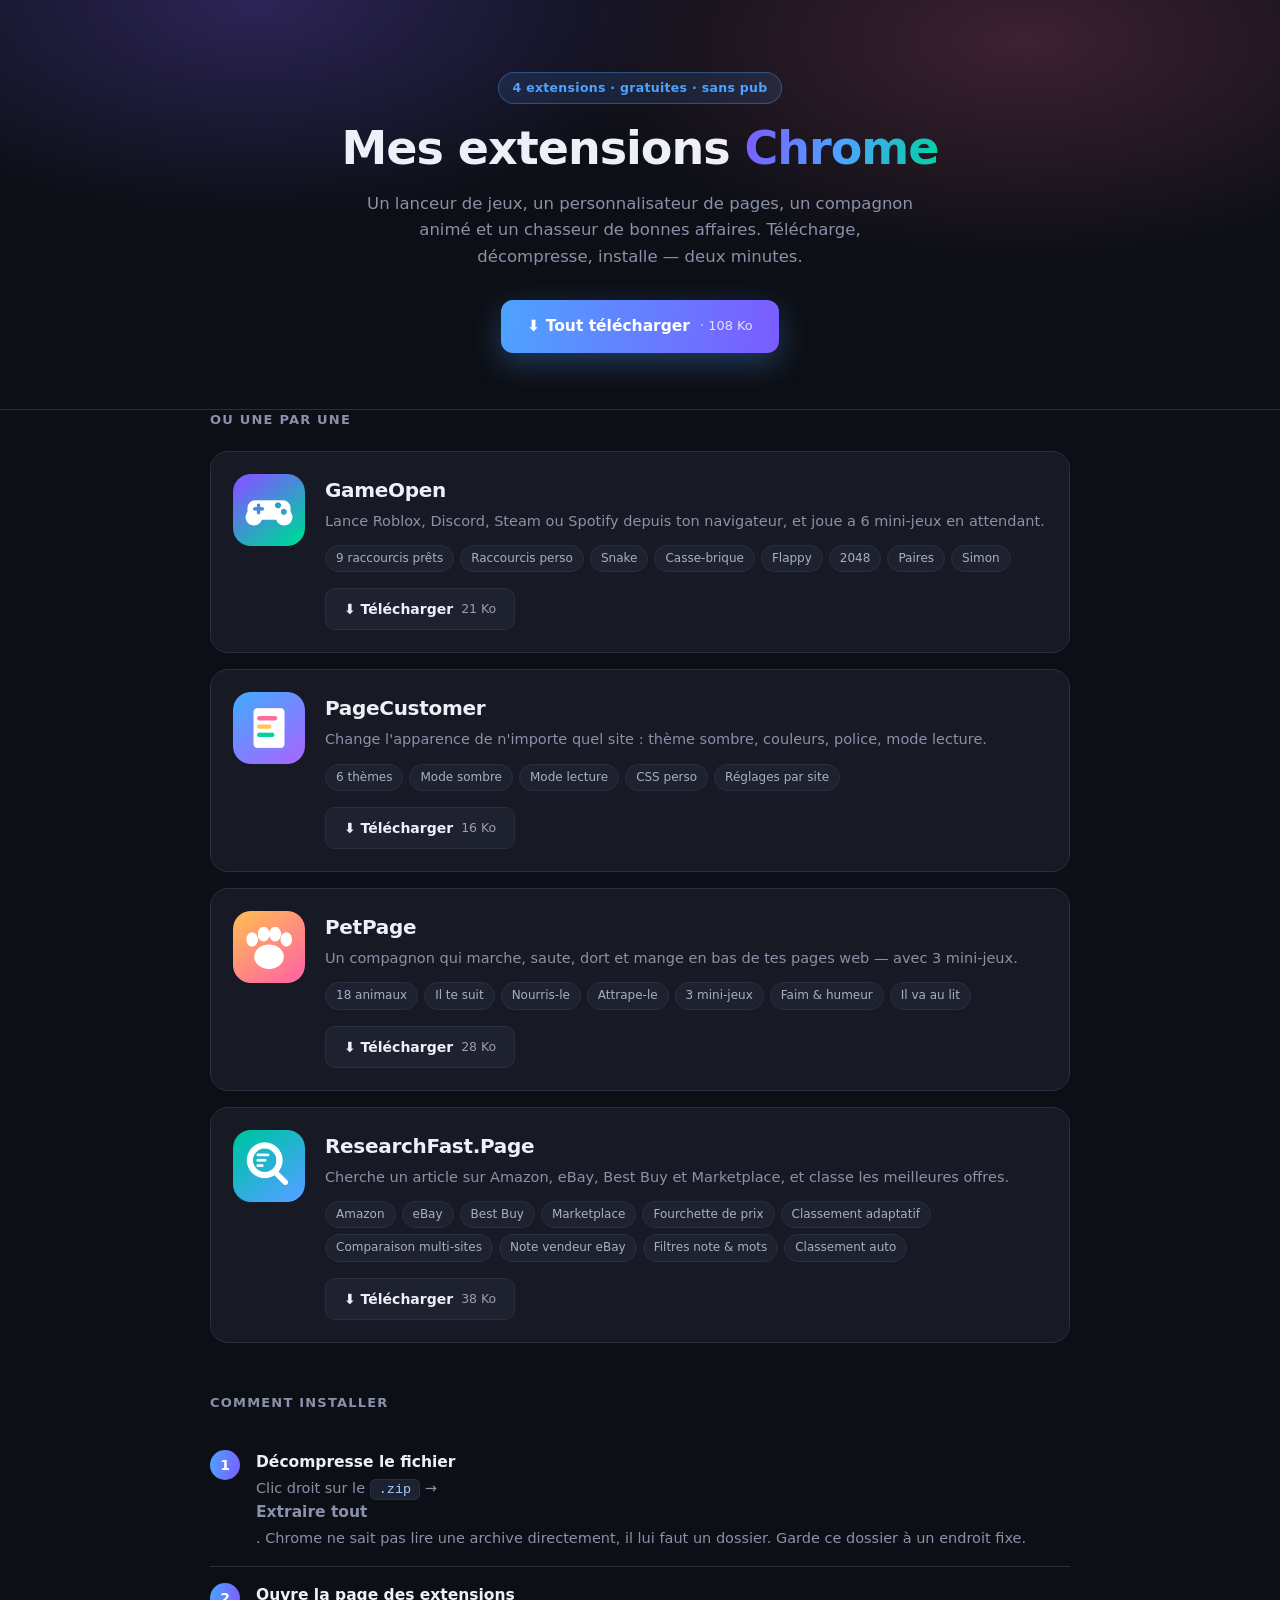
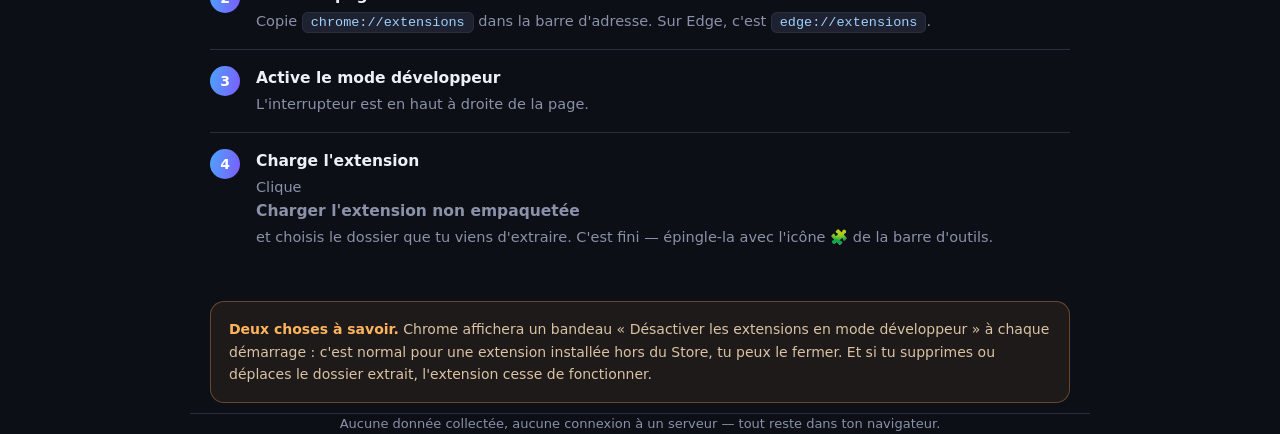
==== docs/index.html @ e5137b05 "ResearchFast : Best Buy ajoute (v1.4.0) Quatrieme boutique, avec son propre lecteur : les vignettes " ====
<!doctype html>
<html lang="fr">
<head>
<meta charset="utf-8">
<meta name="viewport" content="width=device-width, initial-scale=1">
<title>Mes extensions Chrome — telechargement</title>
<meta name="description" content="Trois extensions Chrome a telecharger : GameOpen, PageCustomer et PetPage.">
<link rel="icon" href="assets/petpage.png">
<style>
  * { box-sizing: border-box; margin: 0; padding: 0; }

  :root {
    --bg: #0d0f16;
    --surface: #171a24;
    --surface-2: #1e2230;
    --line: #2a2f40;
    --text: #eef0f7;
    --muted: #8a91a8;
    --accent: #4da3ff;
  }

  body {
    background: var(--bg);
    color: var(--text);
    font: 16px/1.6 "Segoe UI", system-ui, -apple-system, sans-serif;
    -webkit-font-smoothing: antialiased;
  }

  .wrap { width: 100%; max-width: 900px; margin: 0 auto; padding: 0 20px; }

  /* ================= hero ================= */
  header {
    position: relative;
    padding: 72px 0 56px;
    text-align: center;
    background:
      radial-gradient(700px 340px at 20% 0%, rgba(124, 92, 255, .28), transparent 65%),
      radial-gradient(700px 340px at 80% 10%, rgba(255, 107, 157, .20), transparent 65%);
    border-bottom: 1px solid var(--line);
  }
  .badge {
    display: inline-block; margin-bottom: 18px; padding: 5px 14px;
    background: rgba(77, 163, 255, .12); border: 1px solid rgba(77, 163, 255, .35);
    border-radius: 30px; color: var(--accent); font-size: 12.5px; font-weight: 600;
    letter-spacing: .3px;
  }
  h1 { font-size: clamp(30px, 6vw, 46px); line-height: 1.15; letter-spacing: -1px; font-weight: 800; }
  h1 em { font-style: normal; background: linear-gradient(100deg, #7c5cff, #4da3ff, #00d2a0);
          -webkit-background-clip: text; background-clip: text; color: transparent; }
  .lead { max-width: 560px; margin: 16px auto 30px; color: var(--muted); font-size: 16.5px; }

  .cta {
    display: inline-flex; align-items: center; gap: 10px;
    padding: 14px 26px; border-radius: 12px; text-decoration: none;
    background: linear-gradient(100deg, #4da3ff, #7c5cff); color: #fff;
    font-weight: 700; font-size: 15.5px;
    box-shadow: 0 10px 30px rgba(77, 163, 255, .3);
    transition: transform .15s, box-shadow .15s;
  }
  .cta:hover { transform: translateY(-2px); box-shadow: 0 14px 36px rgba(77, 163, 255, .42); }
  .cta small { font-weight: 500; opacity: .8; }

  /* ================= cartes ================= */
  main { padding: 54px 0 20px; }
  h2 { font-size: 13px; text-transform: uppercase; letter-spacing: 1.2px;
       color: var(--muted); margin-bottom: 20px; }

  .card {
    display: flex; align-items: flex-start; gap: 20px;
    padding: 22px; margin-bottom: 16px;
    background: var(--surface); border: 1px solid var(--line); border-radius: 18px;
    transition: transform .16s, border-color .16s;
  }
  .card:hover { transform: translateY(-3px); border-color: #3d445c; }
  .card img { width: 72px; height: 72px; flex: none; border-radius: 18px; }
  .card-body { flex: 1; min-width: 0; }
  .card h3 { font-size: 20px; font-weight: 700; letter-spacing: -.3px; }
  .card p { margin: 4px 0 12px; color: var(--muted); font-size: 14.5px; }
  .tags { display: flex; flex-wrap: wrap; gap: 6px; margin-bottom: 16px; }
  .tag {
    padding: 3px 10px; background: var(--surface-2); border: 1px solid var(--line);
    border-radius: 20px; font-size: 12px; color: #a8afc4;
  }
  .dl {
    display: inline-flex; align-items: center; gap: 8px;
    padding: 9px 18px; border-radius: 10px; text-decoration: none;
    background: var(--surface-2); border: 1px solid var(--line); color: var(--text);
    font-size: 14px; font-weight: 600; transition: all .15s;
  }
  .dl:hover { background: var(--accent); border-color: var(--accent); color: #06101d; }
  .dl span { opacity: .6; font-weight: 500; font-size: 12.5px; }
  .dl:hover span { opacity: .75; }

  /* ================= installation ================= */
  .steps { padding: 34px 0 10px; }
  .step {
    display: flex; gap: 16px; padding: 16px 0;
    border-bottom: 1px solid var(--line);
  }
  .step:last-child { border-bottom: none; }
  .num {
    width: 30px; height: 30px; flex: none; display: grid; place-items: center;
    background: linear-gradient(100deg, #4da3ff, #7c5cff); border-radius: 50%;
    font-size: 14px; font-weight: 700; color: #fff;
  }
  .step b { display: block; margin-bottom: 2px; font-size: 15.5px; }
  .step p { color: var(--muted); font-size: 14.5px; }
  code {
    padding: 2px 8px; background: var(--surface-2); border: 1px solid var(--line);
    border-radius: 6px; font-family: Consolas, monospace; font-size: 13.5px; color: #9fd0ff;
  }

  .note {
    margin: 26px 0 10px; padding: 16px 18px;
    background: rgba(255, 180, 92, .07); border: 1px solid rgba(255, 180, 92, .3);
    border-radius: 14px; font-size: 14px; color: #d9c3a3;
  }
  .note b { color: #ffb45c; }

  footer {
    margin-top: 40px; padding: 26px 0 40px; border-top: 1px solid var(--line);
    text-align: center; color: var(--muted); font-size: 13px;
  }

  @media (max-width: 560px) {
    .card { flex-direction: column; }
    .card img { width: 56px; height: 56px; }
  }
</style>
</head>
<body>

<header>
  <div class="wrap">
    <span class="badge">4 extensions · gratuites · sans pub</span>
    <h1>Mes extensions <em>Chrome</em></h1>
    <p class="lead">
      Un lanceur de jeux, un personnalisateur de pages, un compagnon animé et un chasseur de bonnes affaires.
      Télécharge, décompresse, installe — deux minutes.
    </p>
    <a class="cta" href="downloads/MesExtensions-tout.zip" download>
      ⬇️ Tout télécharger <small>· 108 Ko</small>
    </a>
  </div>
</header>

<main class="wrap">
  <h2>Ou une par une</h2>

  <div class="card">
    <img src="assets/gameopen.png" alt="GameOpen">
    <div class="card-body">
      <h3>GameOpen</h3>
      <p>Lance Roblox, Discord, Steam ou Spotify depuis ton navigateur, et joue a 6 mini-jeux en attendant.</p>
      <div class="tags">
        <span class="tag">9 raccourcis prêts</span>
        <span class="tag">Raccourcis perso</span>
        <span class="tag">Snake</span>
        <span class="tag">Casse-brique</span>
        <span class="tag">Flappy</span>
        <span class="tag">2048</span>
        <span class="tag">Paires</span>
        <span class="tag">Simon</span>
      </div>
      <a class="dl" href="downloads/GameOpen.zip" download>⬇️ Télécharger <span>21 Ko</span></a>
    </div>
  </div>

  <div class="card">
    <img src="assets/pagecustomer.png" alt="PageCustomer">
    <div class="card-body">
      <h3>PageCustomer</h3>
      <p>Change l'apparence de n'importe quel site : thème sombre, couleurs, police, mode lecture.</p>
      <div class="tags">
        <span class="tag">6 thèmes</span>
        <span class="tag">Mode sombre</span>
        <span class="tag">Mode lecture</span>
        <span class="tag">CSS perso</span>
        <span class="tag">Réglages par site</span>
      </div>
      <a class="dl" href="downloads/PageCustomer.zip" download>⬇️ Télécharger <span>16 Ko</span></a>
    </div>
  </div>

  <div class="card">
    <img src="assets/petpage.png" alt="PetPage">
    <div class="card-body">
      <h3>PetPage</h3>
      <p>Un compagnon qui marche, saute, dort et mange en bas de tes pages web — avec 3 mini-jeux.</p>
      <div class="tags">
        <span class="tag">18 animaux</span>
        <span class="tag">Il te suit</span>
        <span class="tag">Nourris-le</span>
        <span class="tag">Attrape-le</span>
        <span class="tag">3 mini-jeux</span>
        <span class="tag">Faim &amp; humeur</span>
        <span class="tag">Il va au lit</span>
      </div>
      <a class="dl" href="downloads/PetPage.zip" download>⬇️ Télécharger <span>28 Ko</span></a>
    </div>
  </div>


  <div class="card">
    <img src="assets/researchfast.png" alt="ResearchFast.Page">
    <div class="card-body">
      <h3>ResearchFast.Page</h3>
      <p>Cherche un article sur Amazon, eBay, Best Buy et Marketplace, et classe les meilleures offres.</p>
      <div class="tags">
        <span class="tag">Amazon</span>
        <span class="tag">eBay</span>
        <span class="tag">Best Buy</span>
        <span class="tag">Marketplace</span>
        <span class="tag">Fourchette de prix</span>
        <span class="tag">Classement adaptatif</span>
        <span class="tag">Comparaison multi-sites</span>
        <span class="tag">Note vendeur eBay</span>
        <span class="tag">Filtres note &amp; mots</span>
        <span class="tag">Classement auto</span>
      </div>
      <a class="dl" href="downloads/ResearchFast.Page.zip" download>⬇️ Télécharger <span>38 Ko</span></a>
    </div>
  </div>

  <section class="steps">
    <h2>Comment installer</h2>

    <div class="step">
      <span class="num">1</span>
      <div>
        <b>Décompresse le fichier</b>
        <p>Clic droit sur le <code>.zip</code> → <b>Extraire tout</b>. Chrome ne sait pas lire une archive
           directement, il lui faut un dossier. Garde ce dossier à un endroit fixe.</p>
      </div>
    </div>

    <div class="step">
      <span class="num">2</span>
      <div>
        <b>Ouvre la page des extensions</b>
        <p>Copie <code>chrome://extensions</code> dans la barre d'adresse. Sur Edge, c'est
           <code>edge://extensions</code>.</p>
      </div>
    </div>

    <div class="step">
      <span class="num">3</span>
      <div>
        <b>Active le mode développeur</b>
        <p>L'interrupteur est en haut à droite de la page.</p>
      </div>
    </div>

    <div class="step">
      <span class="num">4</span>
      <div>
        <b>Charge l'extension</b>
        <p>Clique <b>Charger l'extension non empaquetée</b> et choisis le dossier que tu viens
           d'extraire. C'est fini — épingle-la avec l'icône 🧩 de la barre d'outils.</p>
      </div>
    </div>
  </section>

  <div class="note">
    <b>Deux choses à savoir.</b>
    Chrome affichera un bandeau « Désactiver les extensions en mode développeur » à chaque
    démarrage : c'est normal pour une extension installée hors du Store, tu peux le fermer.
    Et si tu supprimes ou déplaces le dossier extrait, l'extension cesse de fonctionner.
  </div>
</main>

<footer class="wrap">
  Aucune donnée collectée, aucune connexion à un serveur — tout reste dans ton navigateur.
</footer>

</body>
</html>
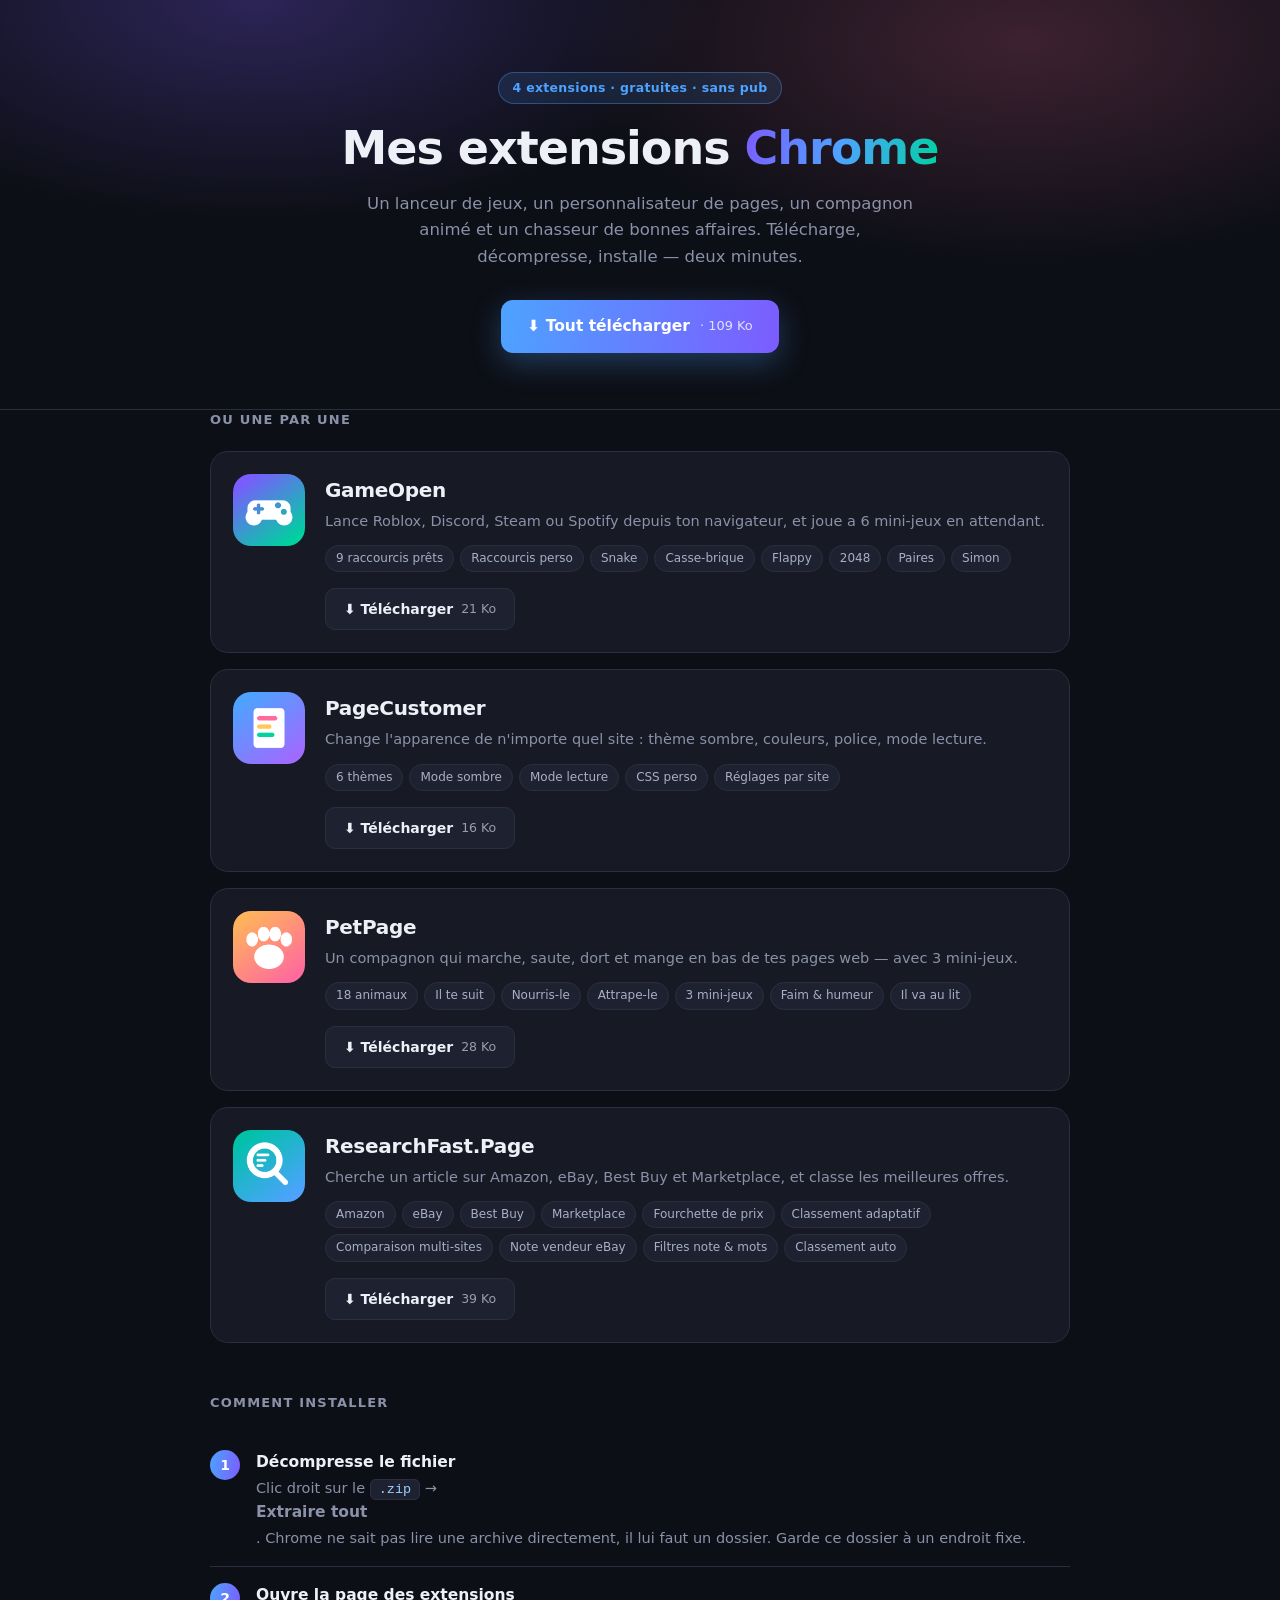
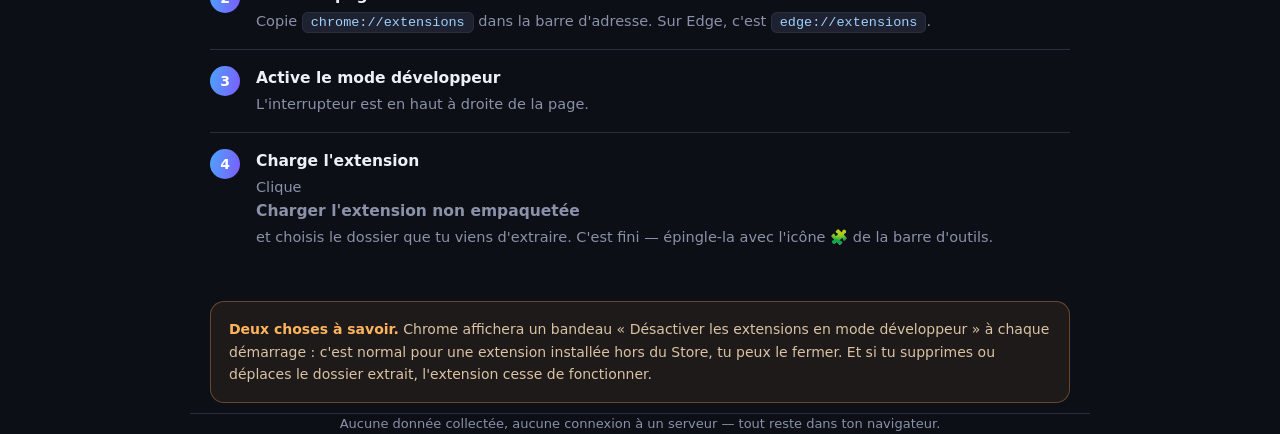
==== commit 3692d651: "ResearchFast : corrige la recherche Best Buy (v1.4.1) L'adresse /fr-ca/search?search= que j'avais de" ====
--- a/docs/index.html
+++ b/docs/index.html
@@ -139,7 +139,7 @@
       Télécharge, décompresse, installe — deux minutes.
     </p>
     <a class="cta" href="downloads/MesExtensions-tout.zip" download>
-      ⬇️ Tout télécharger <small>· 108 Ko</small>
+      ⬇️ Tout télécharger <small>· 109 Ko</small>
     </a>
   </div>
 </header>
@@ -218,7 +218,7 @@
         <span class="tag">Filtres note &amp; mots</span>
         <span class="tag">Classement auto</span>
       </div>
-      <a class="dl" href="downloads/ResearchFast.Page.zip" download>⬇️ Télécharger <span>38 Ko</span></a>
+      <a class="dl" href="downloads/ResearchFast.Page.zip" download>⬇️ Télécharger <span>39 Ko</span></a>
     </div>
   </div>
 
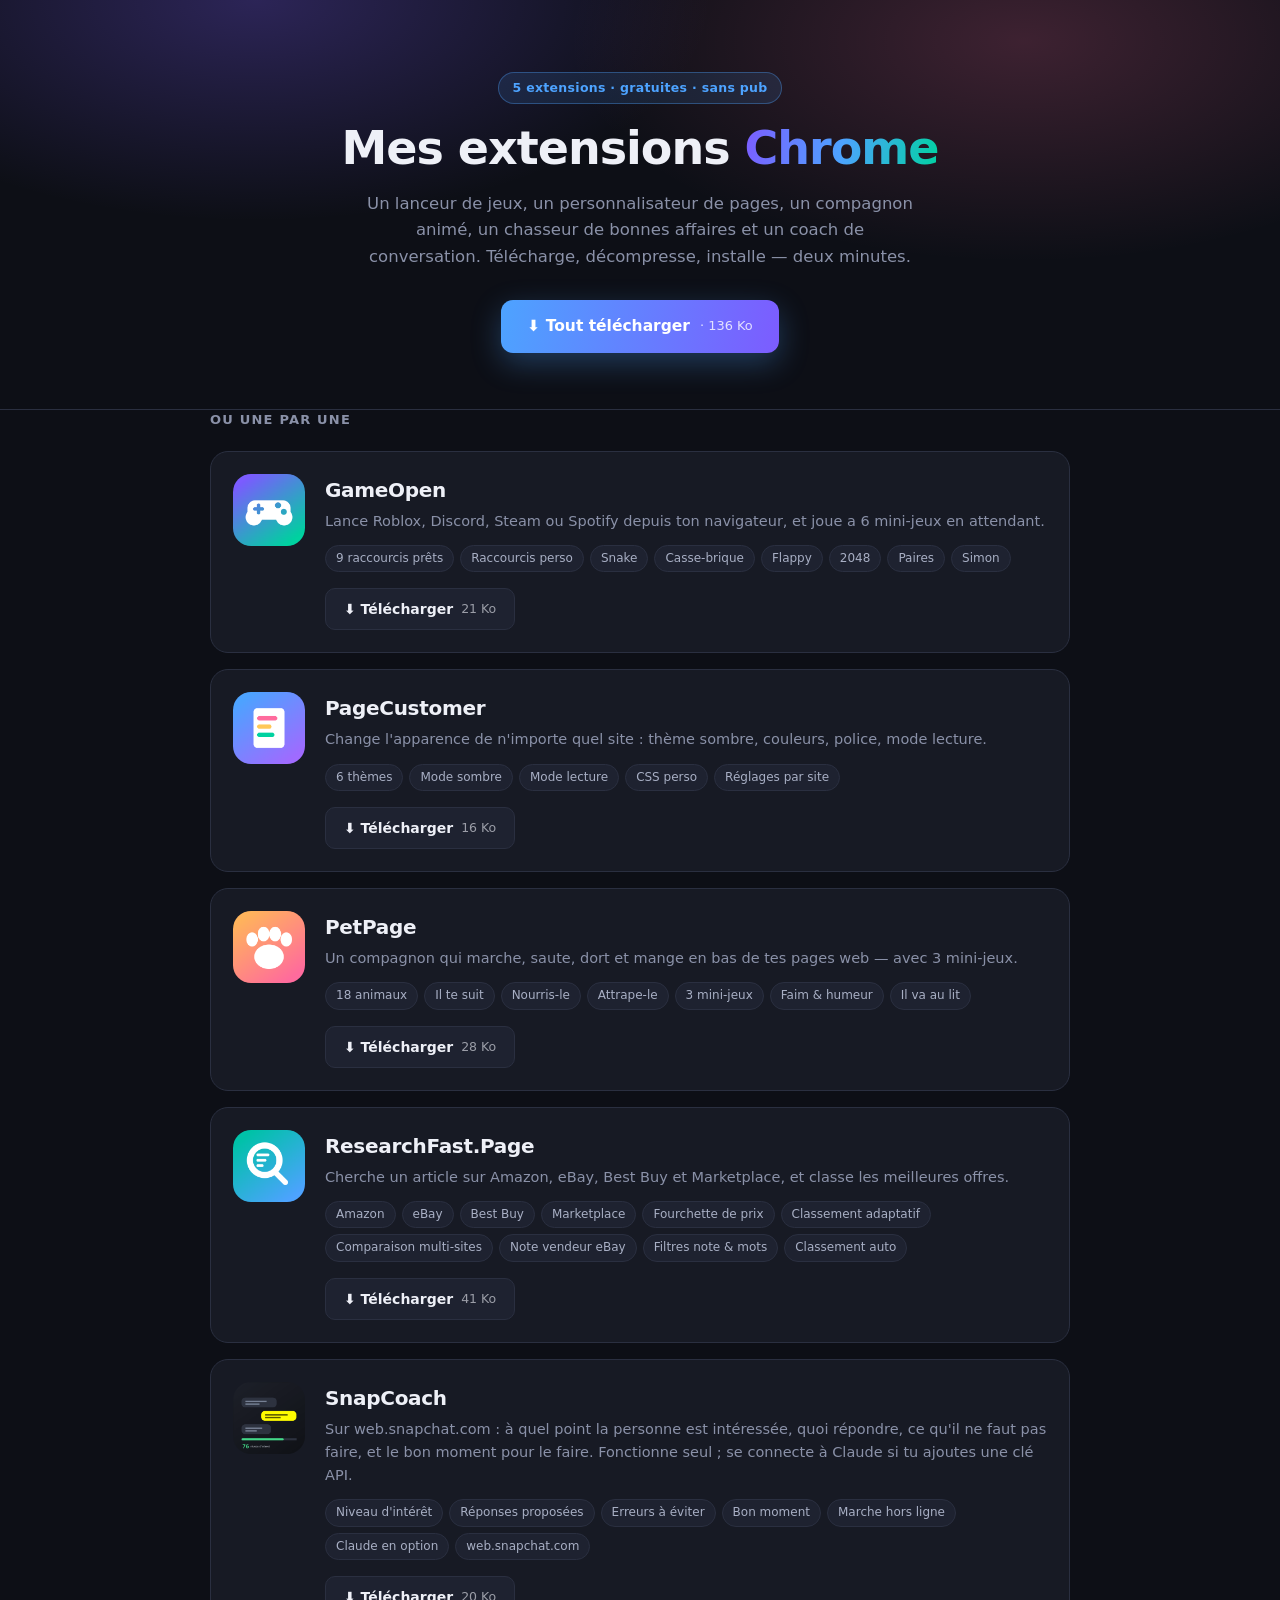
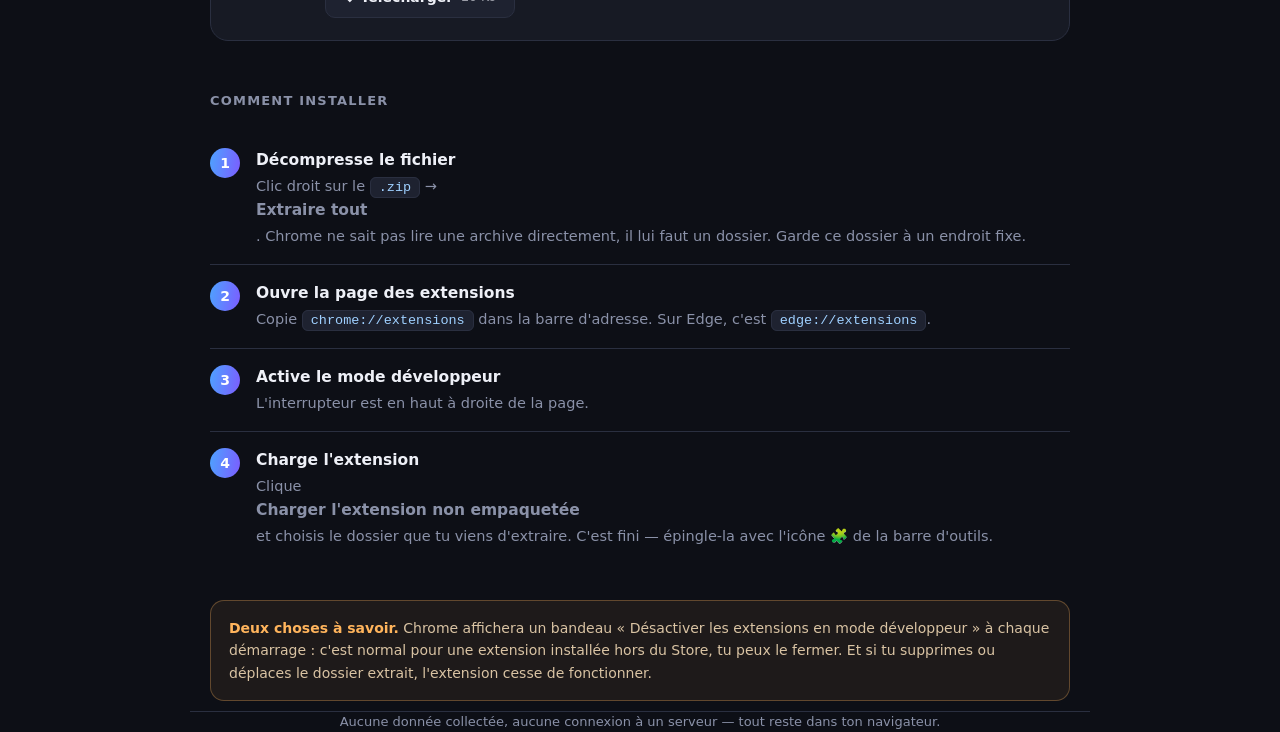
==== commit 2734c374: "SnapCoach : nouvelle extension de coaching de conversation (v1.0.0) Un panneau a cote du fil sur web" ====
--- a/docs/index.html
+++ b/docs/index.html
@@ -4,7 +4,7 @@
 <meta charset="utf-8">
 <meta name="viewport" content="width=device-width, initial-scale=1">
 <title>Mes extensions Chrome — telechargement</title>
-<meta name="description" content="Trois extensions Chrome a telecharger : GameOpen, PageCustomer et PetPage.">
+<meta name="description" content="Cinq extensions Chrome a telecharger : GameOpen, PageCustomer, PetPage, ResearchFast.Page et SnapCoach.">
 <link rel="icon" href="assets/petpage.png">
 <style>
   * { box-sizing: border-box; margin: 0; padding: 0; }
@@ -132,14 +132,14 @@
 
 <header>
   <div class="wrap">
-    <span class="badge">4 extensions · gratuites · sans pub</span>
+    <span class="badge">5 extensions · gratuites · sans pub</span>
     <h1>Mes extensions <em>Chrome</em></h1>
     <p class="lead">
-      Un lanceur de jeux, un personnalisateur de pages, un compagnon animé et un chasseur de bonnes affaires.
-      Télécharge, décompresse, installe — deux minutes.
+      Un lanceur de jeux, un personnalisateur de pages, un compagnon animé, un chasseur de bonnes affaires
+      et un coach de conversation. Télécharge, décompresse, installe — deux minutes.
     </p>
     <a class="cta" href="downloads/MesExtensions-tout.zip" download>
-      ⬇️ Tout télécharger <small>· 109 Ko</small>
+      ⬇️ Tout télécharger <small>· 136 Ko</small>
     </a>
   </div>
 </header>
@@ -218,7 +218,28 @@
         <span class="tag">Filtres note &amp; mots</span>
         <span class="tag">Classement auto</span>
       </div>
-      <a class="dl" href="downloads/ResearchFast.Page.zip" download>⬇️ Télécharger <span>39 Ko</span></a>
+      <a class="dl" href="downloads/ResearchFast.Page.zip" download>⬇️ Télécharger <span>41 Ko</span></a>
+    </div>
+  </div>
+
+
+  <div class="card">
+    <img src="assets/snapcoach.png" alt="SnapCoach">
+    <div class="card-body">
+      <h3>SnapCoach</h3>
+      <p>Sur web.snapchat.com : à quel point la personne est intéressée, quoi répondre,
+         ce qu'il ne faut pas faire, et le bon moment pour le faire. Fonctionne seul ;
+         se connecte à Claude si tu ajoutes une clé API.</p>
+      <div class="tags">
+        <span class="tag">Niveau d'intérêt</span>
+        <span class="tag">Réponses proposées</span>
+        <span class="tag">Erreurs à éviter</span>
+        <span class="tag">Bon moment</span>
+        <span class="tag">Marche hors ligne</span>
+        <span class="tag">Claude en option</span>
+        <span class="tag">web.snapchat.com</span>
+      </div>
+      <a class="dl" href="downloads/SnapCoach.zip" download>⬇️ Télécharger <span>20 Ko</span></a>
     </div>
   </div>
 
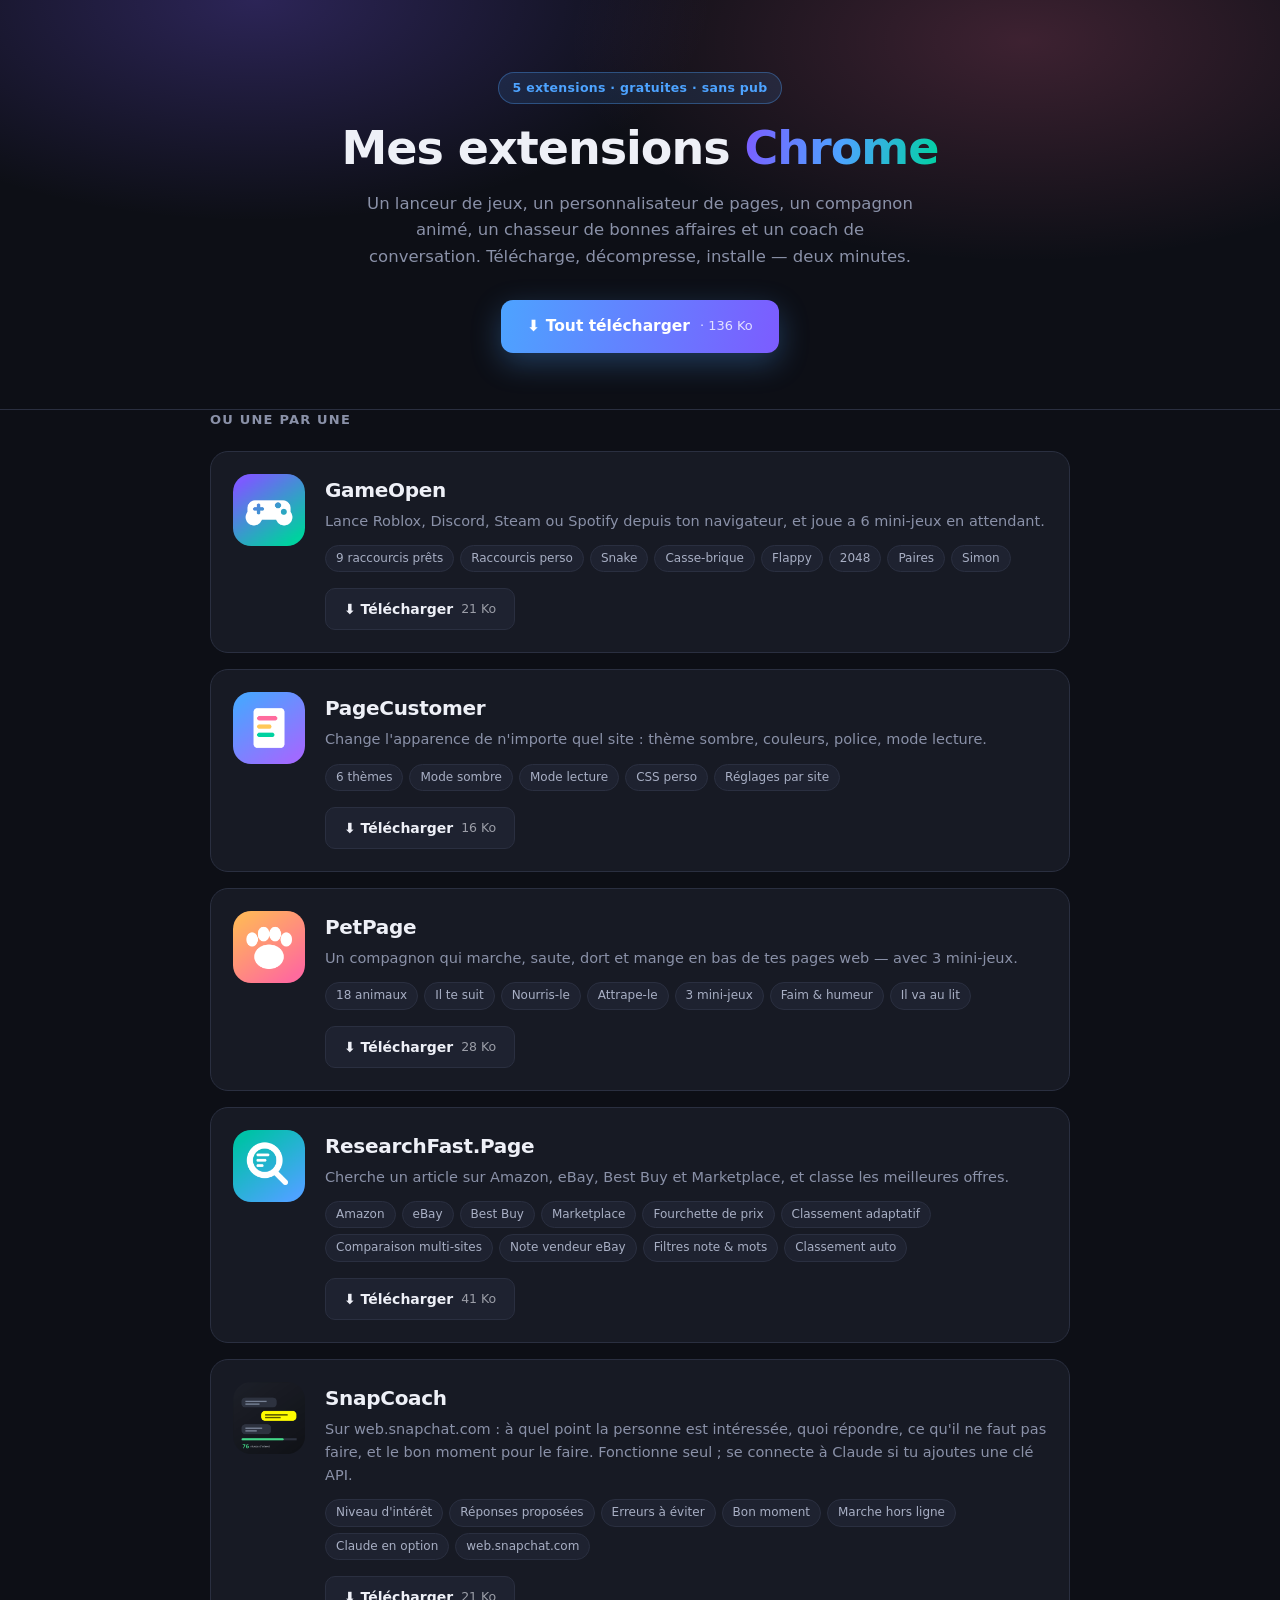
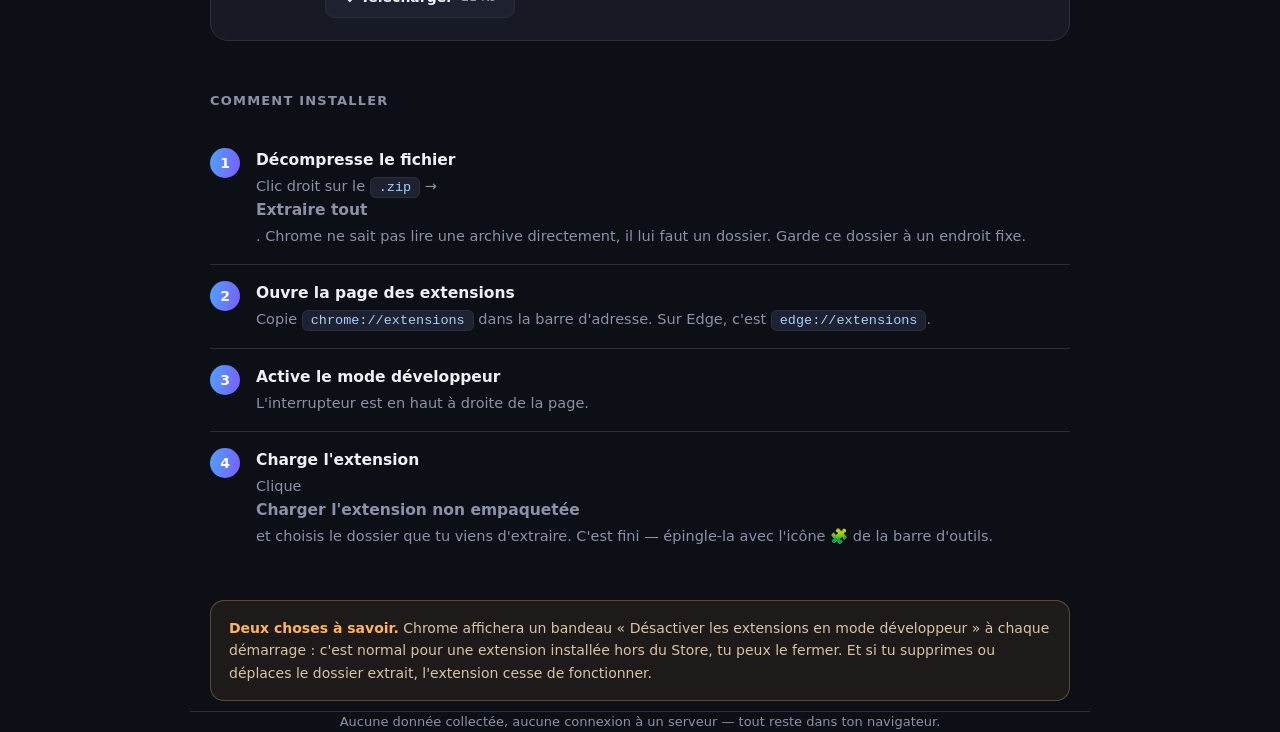
==== commit 3b77fa73: "SnapCoach : le panneau ne ferme plus la conversation (v1.1.0) Snapchat referme le fil des qu'on cliq" ====
--- a/docs/index.html
+++ b/docs/index.html
@@ -239,7 +239,7 @@
         <span class="tag">Claude en option</span>
         <span class="tag">web.snapchat.com</span>
       </div>
-      <a class="dl" href="downloads/SnapCoach.zip" download>⬇️ Télécharger <span>20 Ko</span></a>
+      <a class="dl" href="downloads/SnapCoach.zip" download>⬇️ Télécharger <span>21 Ko</span></a>
     </div>
   </div>
 
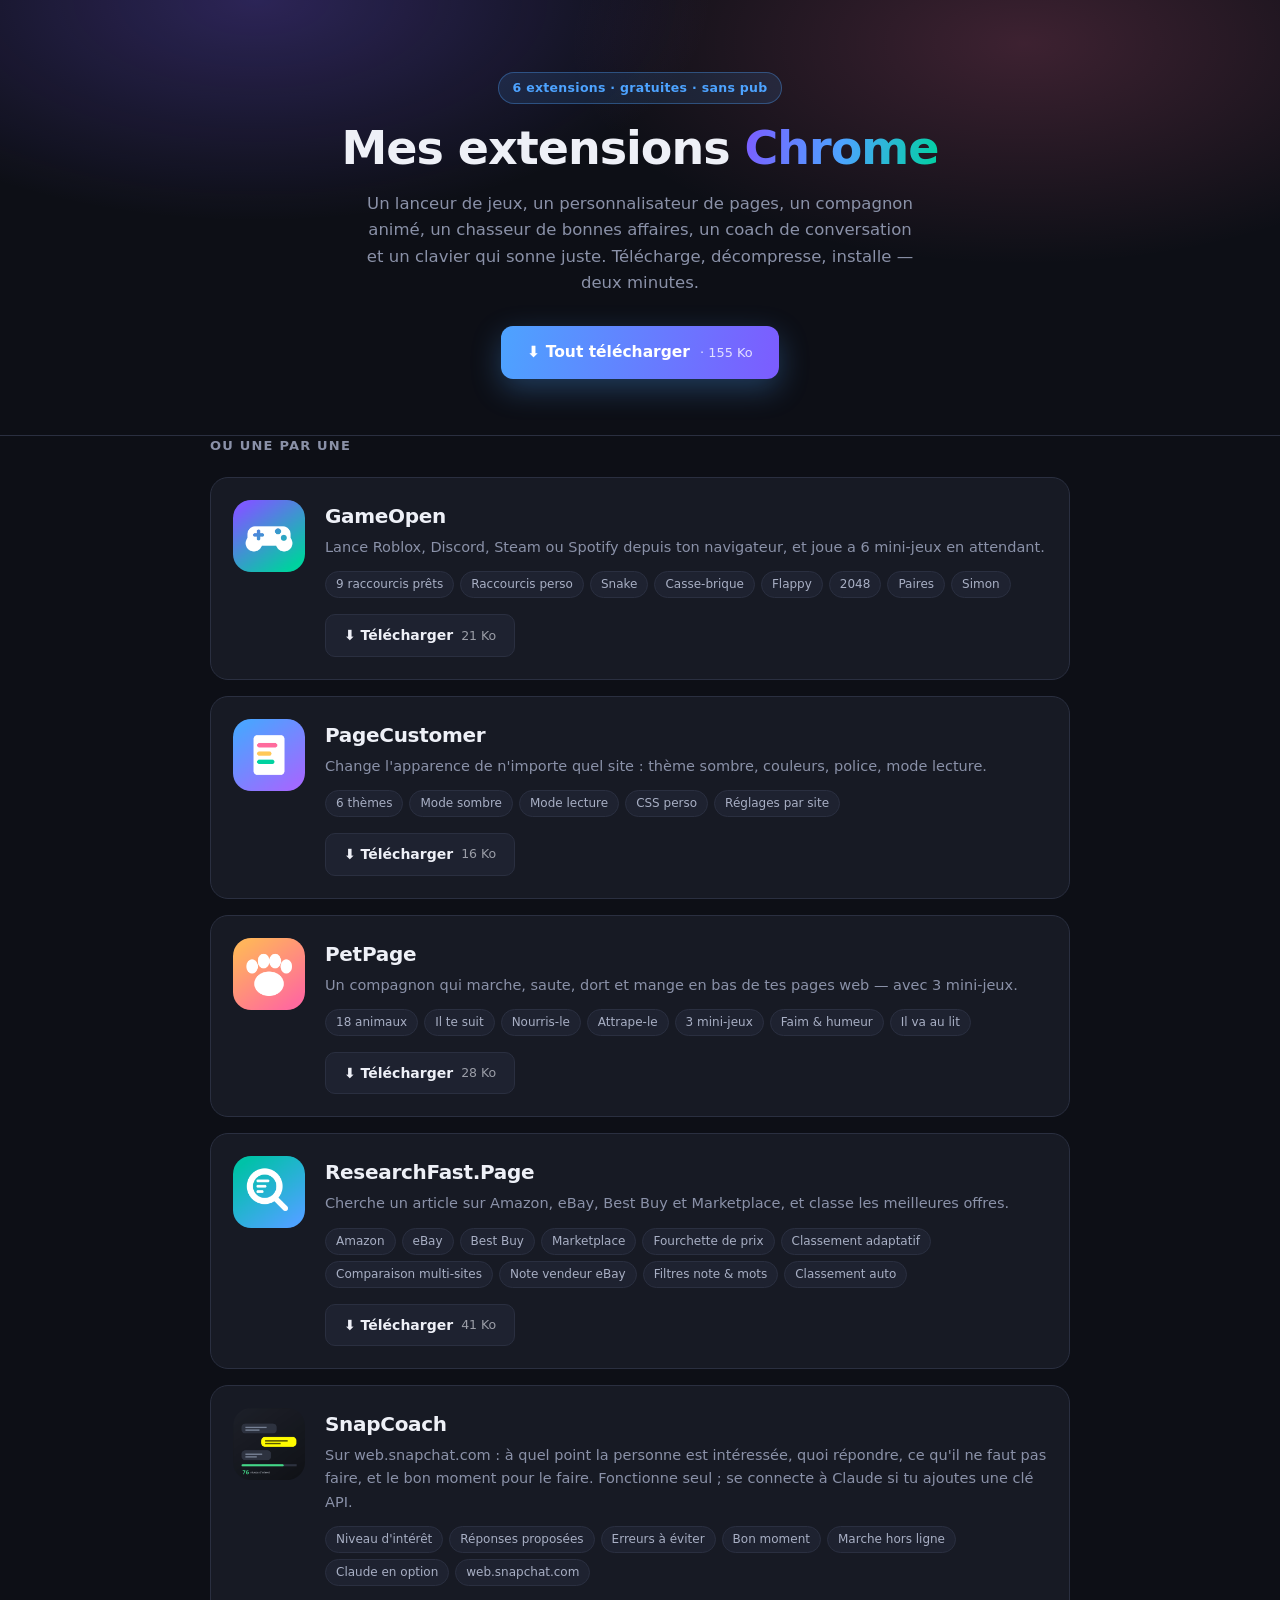
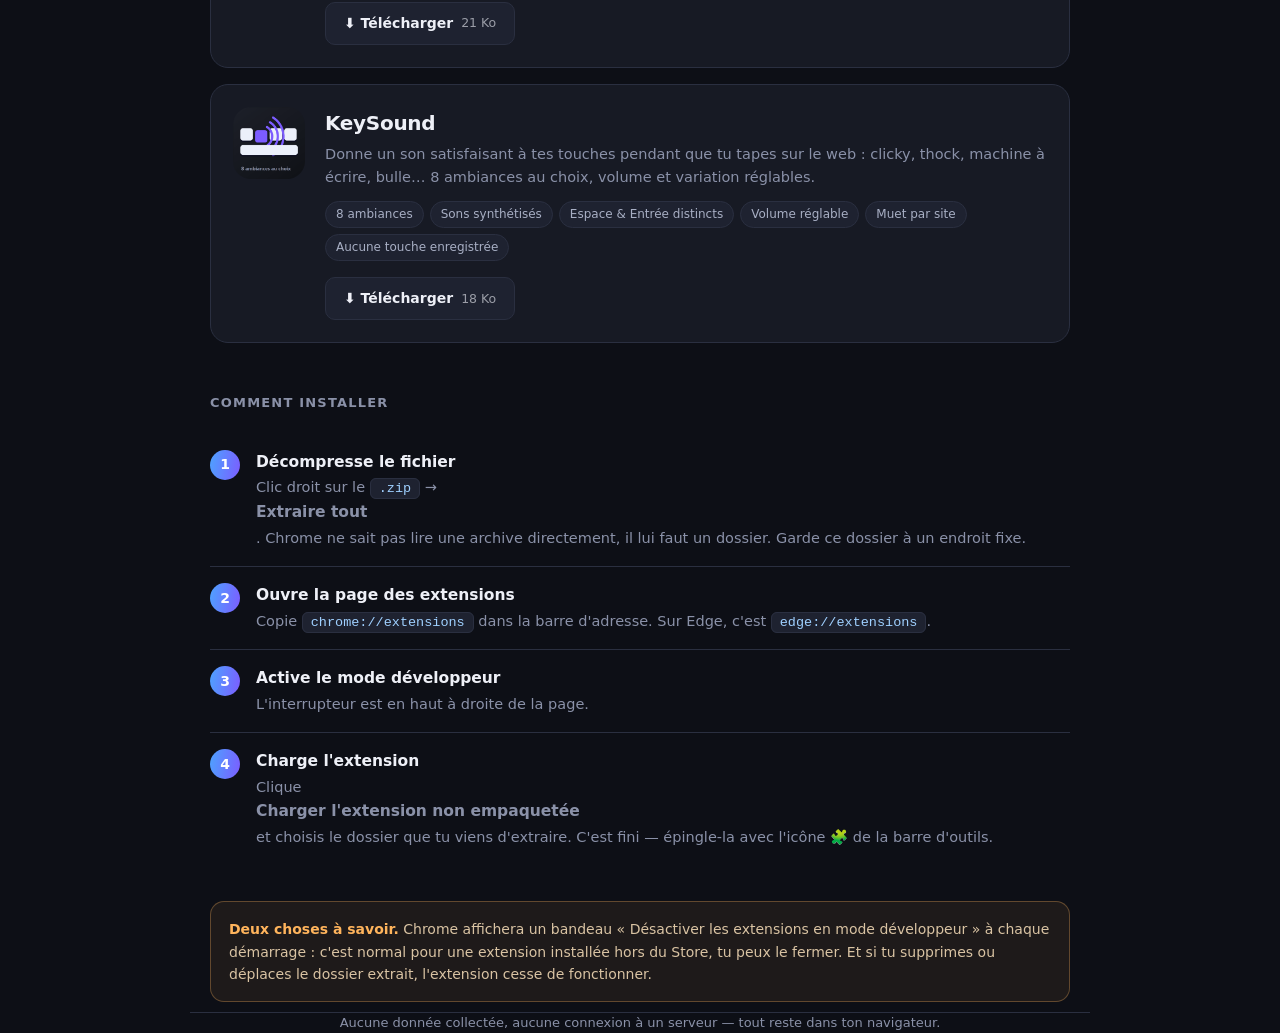
==== commit fa5abccc: "KeySound : donner un son satisfaisant aux touches (v1.0.0) Huit ambiances au choix pendant qu'on tap" ====
--- a/docs/index.html
+++ b/docs/index.html
@@ -4,7 +4,7 @@
 <meta charset="utf-8">
 <meta name="viewport" content="width=device-width, initial-scale=1">
 <title>Mes extensions Chrome — telechargement</title>
-<meta name="description" content="Cinq extensions Chrome a telecharger : GameOpen, PageCustomer, PetPage, ResearchFast.Page et SnapCoach.">
+<meta name="description" content="Six extensions Chrome a telecharger : GameOpen, PageCustomer, PetPage, ResearchFast.Page, SnapCoach et KeySound.">
 <link rel="icon" href="assets/petpage.png">
 <style>
   * { box-sizing: border-box; margin: 0; padding: 0; }
@@ -132,14 +132,14 @@
 
 <header>
   <div class="wrap">
-    <span class="badge">5 extensions · gratuites · sans pub</span>
+    <span class="badge">6 extensions · gratuites · sans pub</span>
     <h1>Mes extensions <em>Chrome</em></h1>
     <p class="lead">
-      Un lanceur de jeux, un personnalisateur de pages, un compagnon animé, un chasseur de bonnes affaires
-      et un coach de conversation. Télécharge, décompresse, installe — deux minutes.
+      Un lanceur de jeux, un personnalisateur de pages, un compagnon animé, un chasseur de bonnes affaires,
+      un coach de conversation et un clavier qui sonne juste. Télécharge, décompresse, installe — deux minutes.
     </p>
     <a class="cta" href="downloads/MesExtensions-tout.zip" download>
-      ⬇️ Tout télécharger <small>· 136 Ko</small>
+      ⬇️ Tout télécharger <small>· 155 Ko</small>
     </a>
   </div>
 </header>
@@ -243,6 +243,26 @@
     </div>
   </div>
 
+
+  <div class="card">
+    <img src="assets/keysound.png" alt="KeySound">
+    <div class="card-body">
+      <h3>KeySound</h3>
+      <p>Donne un son satisfaisant à tes touches pendant que tu tapes sur le web :
+         clicky, thock, machine à écrire, bulle… 8 ambiances au choix, volume et
+         variation réglables.</p>
+      <div class="tags">
+        <span class="tag">8 ambiances</span>
+        <span class="tag">Sons synthétisés</span>
+        <span class="tag">Espace &amp; Entrée distincts</span>
+        <span class="tag">Volume réglable</span>
+        <span class="tag">Muet par site</span>
+        <span class="tag">Aucune touche enregistrée</span>
+      </div>
+      <a class="dl" href="downloads/KeySound.zip" download>⬇️ Télécharger <span>18 Ko</span></a>
+    </div>
+  </div>
+
   <section class="steps">
     <h2>Comment installer</h2>
 
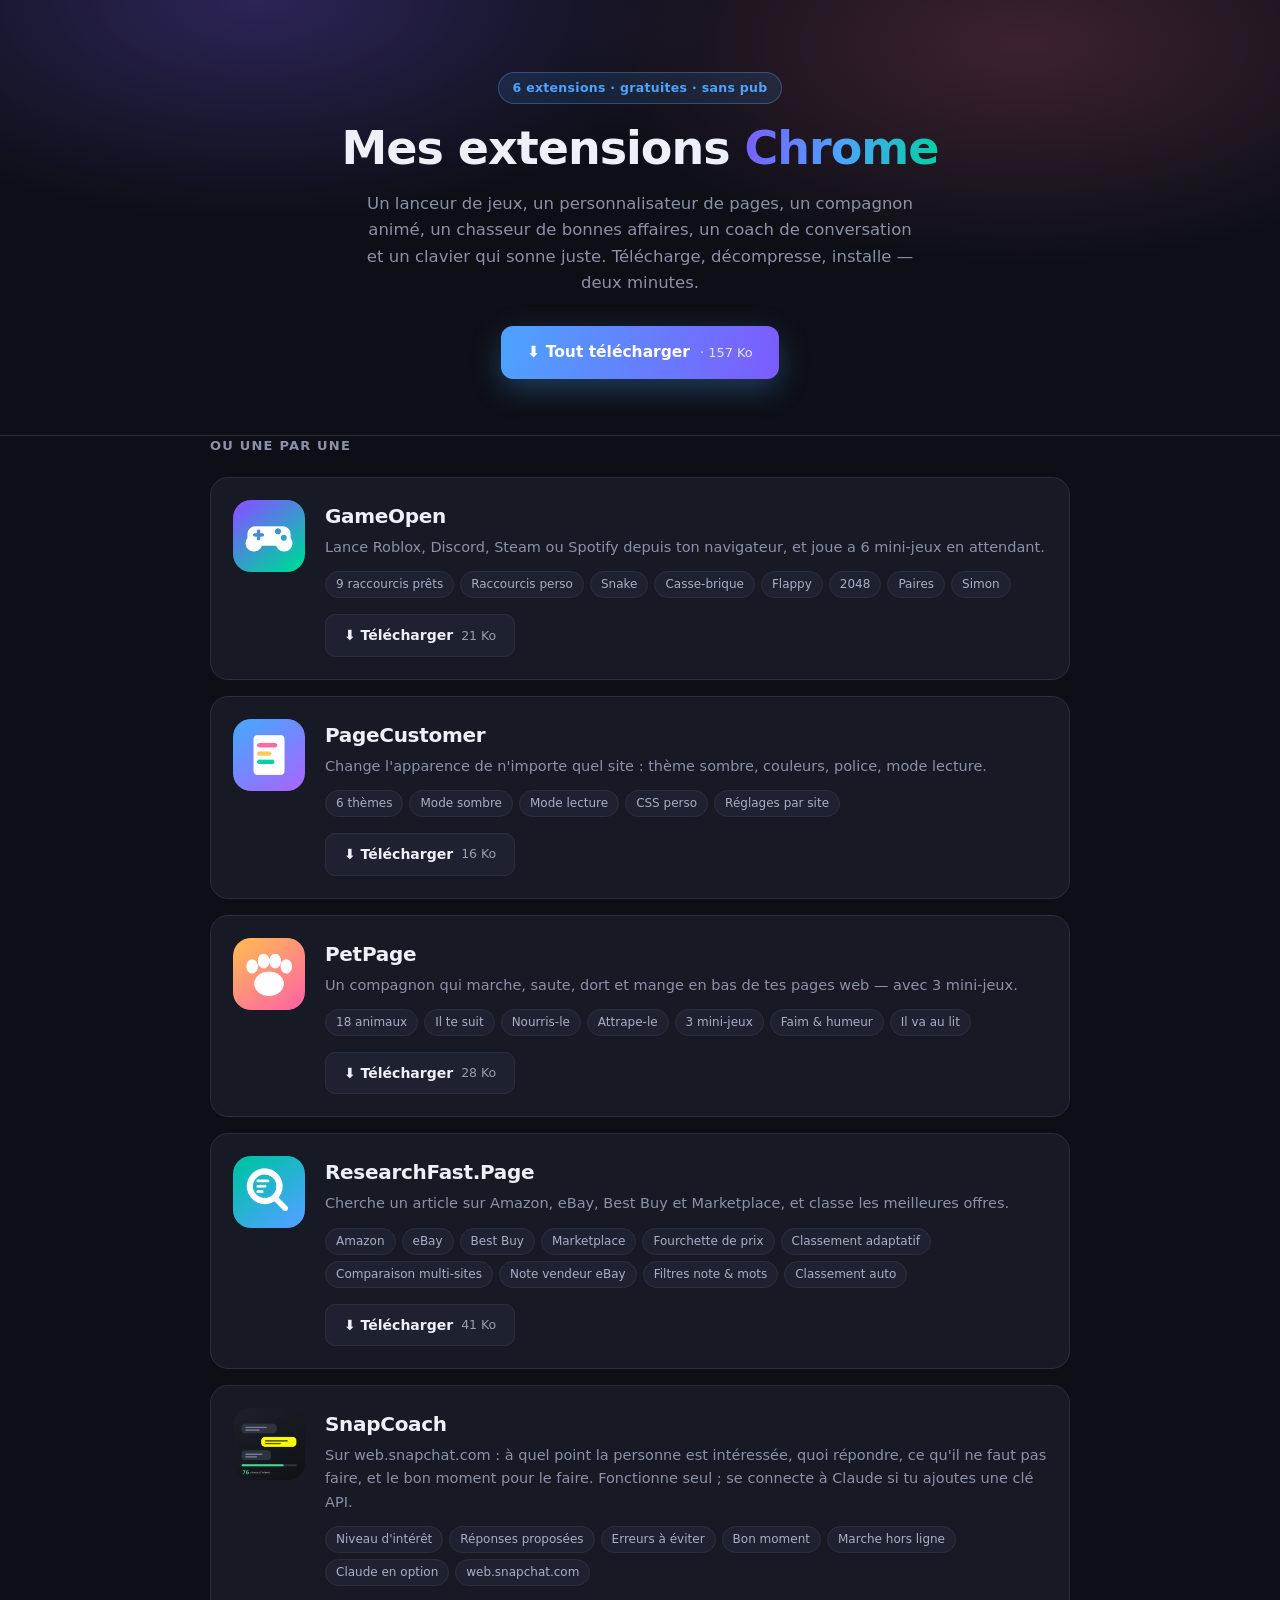
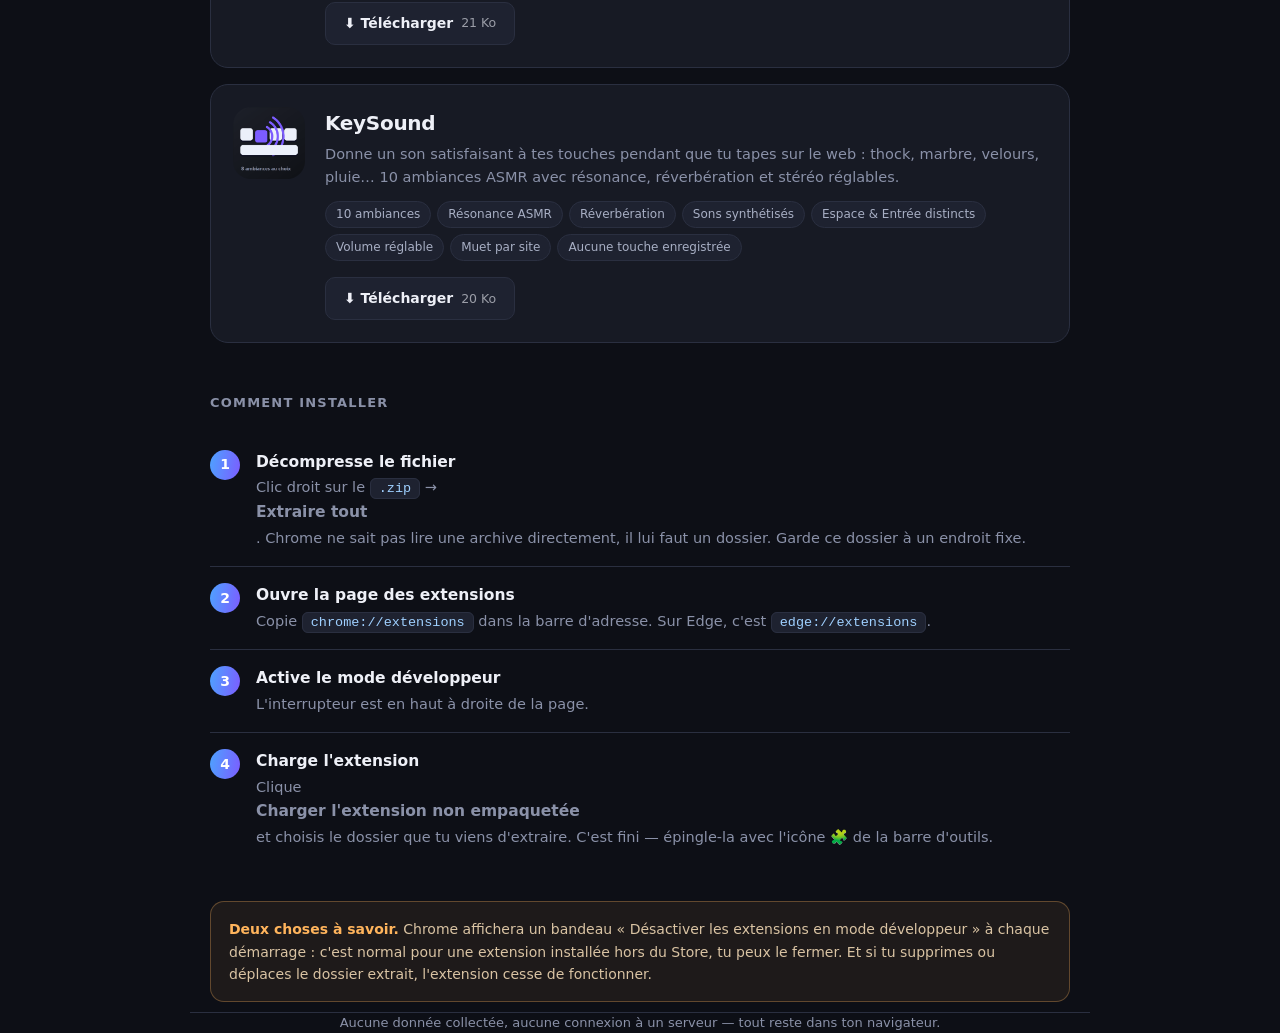
==== commit 519e5b5a: "KeySound : des sons bien plus satisfaisants (v1.1.0) Les sons etaient trop secs : ils s'arretaient n" ====
--- a/docs/index.html
+++ b/docs/index.html
@@ -139,7 +139,7 @@
       un coach de conversation et un clavier qui sonne juste. Télécharge, décompresse, installe — deux minutes.
     </p>
     <a class="cta" href="downloads/MesExtensions-tout.zip" download>
-      ⬇️ Tout télécharger <small>· 155 Ko</small>
+      ⬇️ Tout télécharger <small>· 157 Ko</small>
     </a>
   </div>
 </header>
@@ -249,17 +249,19 @@
     <div class="card-body">
       <h3>KeySound</h3>
       <p>Donne un son satisfaisant à tes touches pendant que tu tapes sur le web :
-         clicky, thock, machine à écrire, bulle… 8 ambiances au choix, volume et
-         variation réglables.</p>
-      <div class="tags">
-        <span class="tag">8 ambiances</span>
+         thock, marbre, velours, pluie… 10 ambiances ASMR avec résonance, réverbération
+         et stéréo réglables.</p>
+      <div class="tags">
+        <span class="tag">10 ambiances</span>
+        <span class="tag">Résonance ASMR</span>
+        <span class="tag">Réverbération</span>
         <span class="tag">Sons synthétisés</span>
         <span class="tag">Espace &amp; Entrée distincts</span>
         <span class="tag">Volume réglable</span>
         <span class="tag">Muet par site</span>
         <span class="tag">Aucune touche enregistrée</span>
       </div>
-      <a class="dl" href="downloads/KeySound.zip" download>⬇️ Télécharger <span>18 Ko</span></a>
+      <a class="dl" href="downloads/KeySound.zip" download>⬇️ Télécharger <span>20 Ko</span></a>
     </div>
   </div>
 
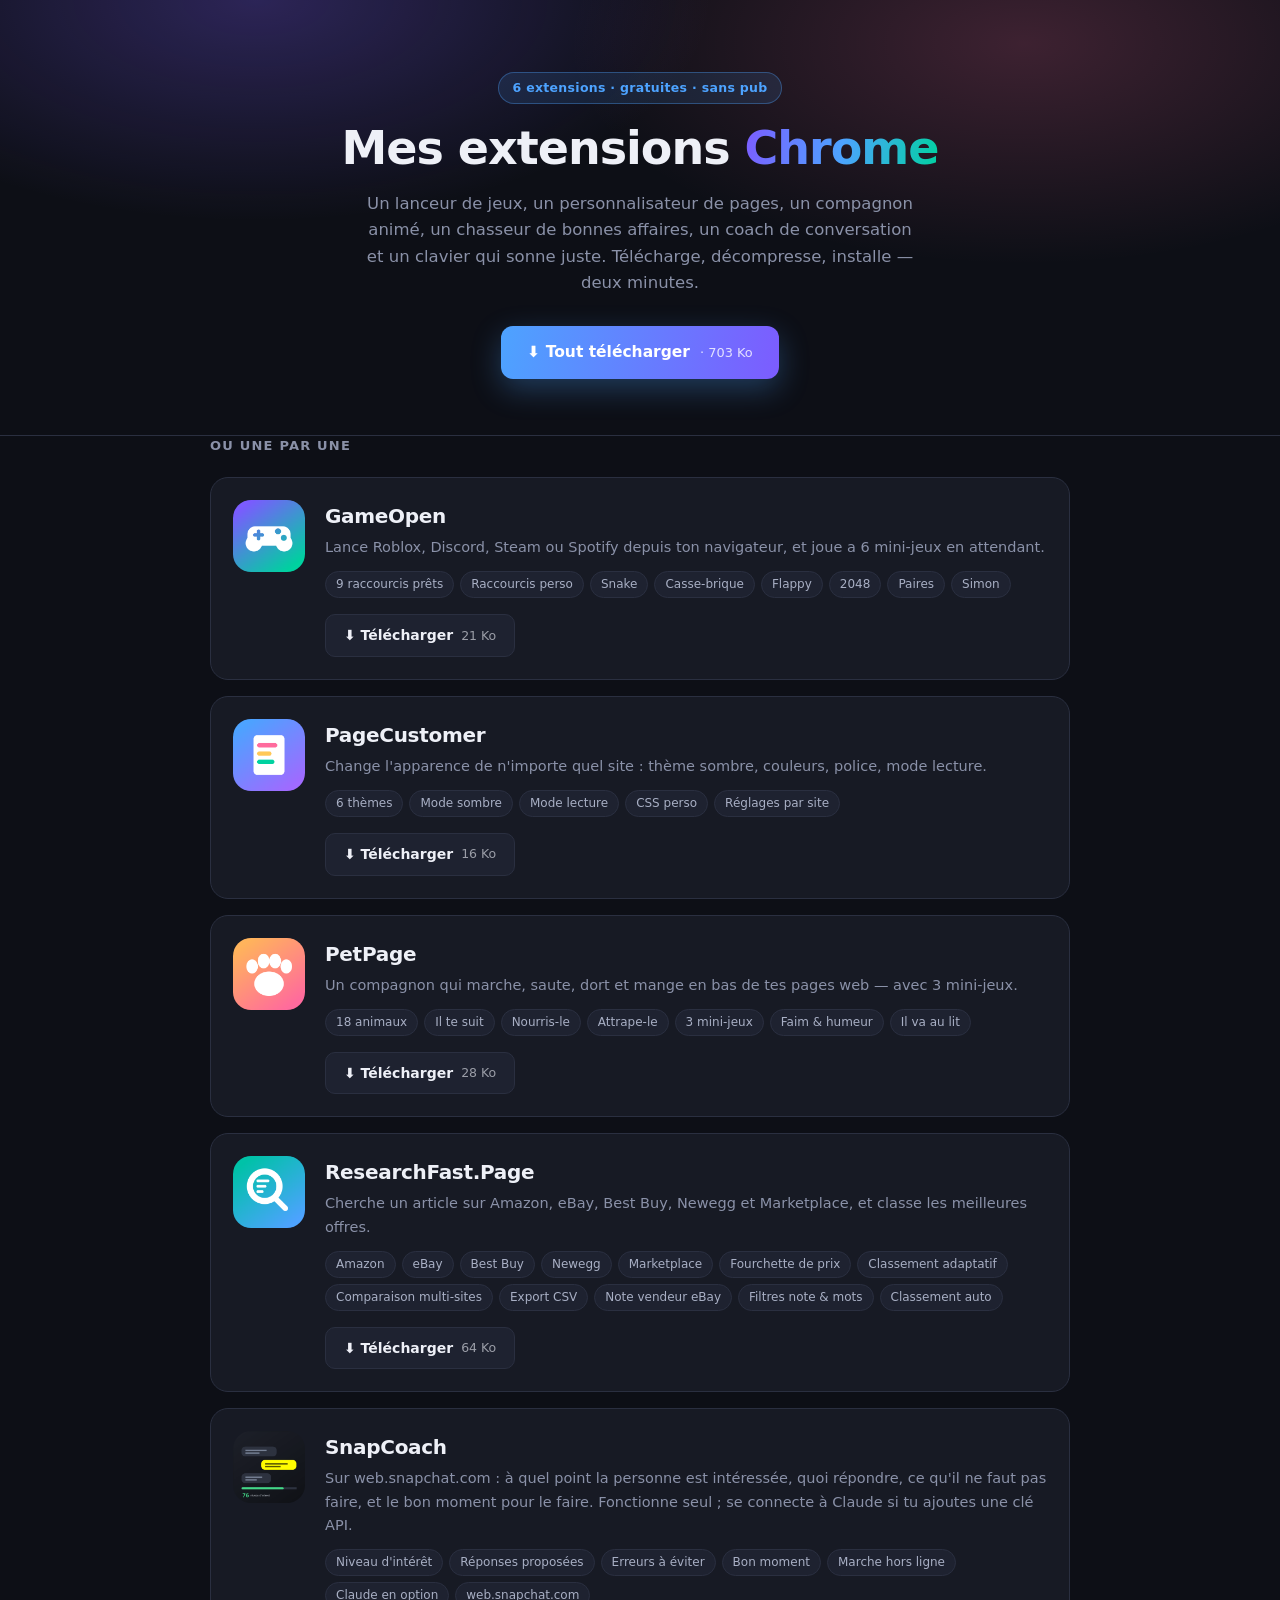
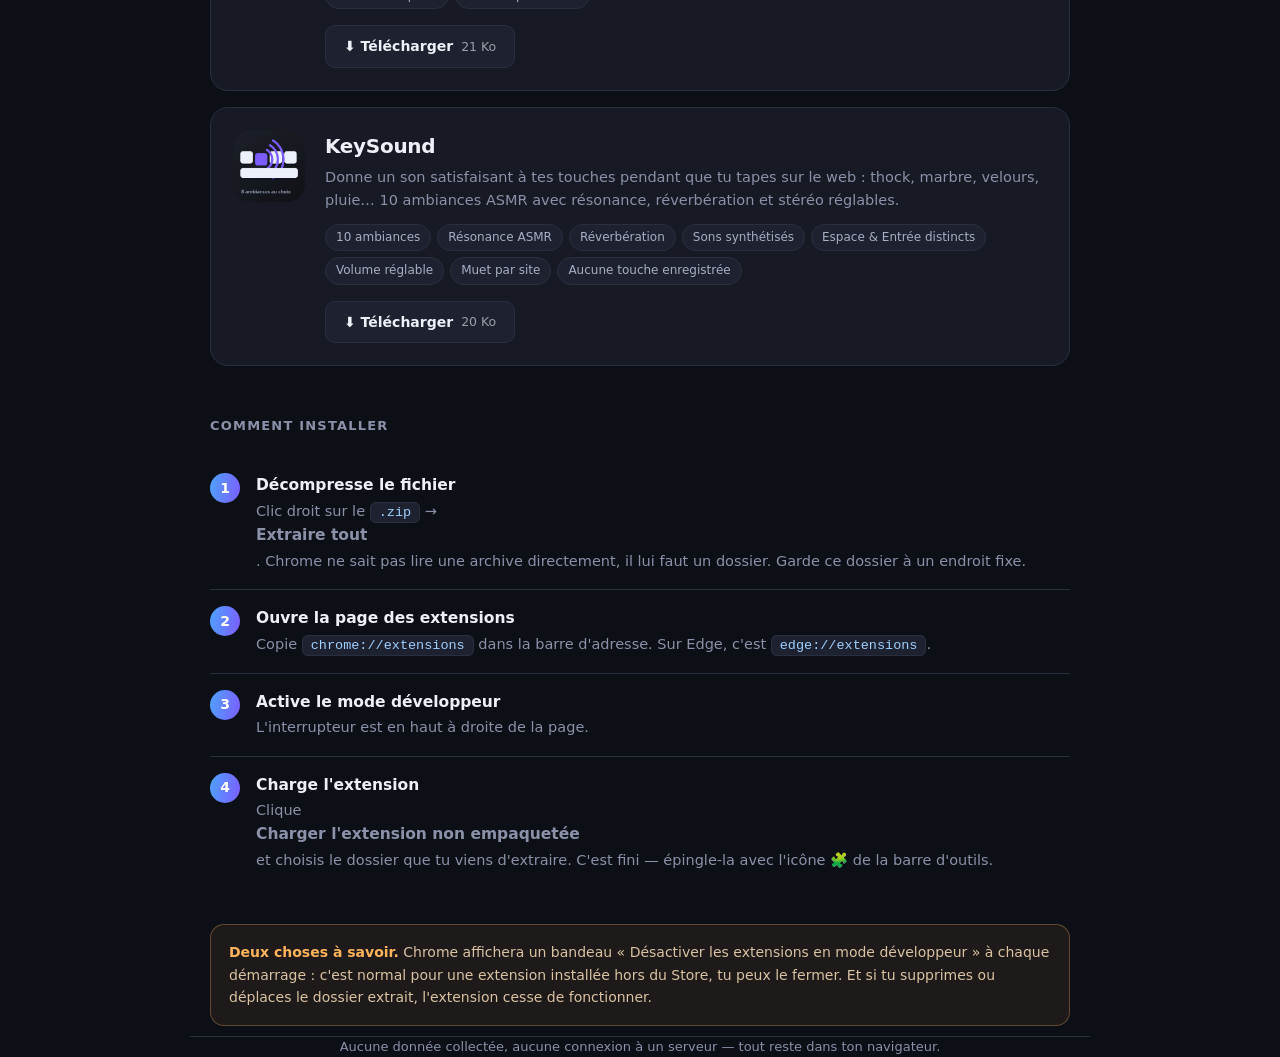
==== commit ba1a3dcc: "ResearchFast.Page : Newegg ajoute, bug de filtres corrige (v1.7.0) - Nouveau site : Newegg (Canada/E" ====
--- a/docs/index.html
+++ b/docs/index.html
@@ -139,7 +139,7 @@
       un coach de conversation et un clavier qui sonne juste. Télécharge, décompresse, installe — deux minutes.
     </p>
     <a class="cta" href="downloads/MesExtensions-tout.zip" download>
-      ⬇️ Tout télécharger <small>· 157 Ko</small>
+      ⬇️ Tout télécharger <small>· 703 Ko</small>
     </a>
   </div>
 </header>
@@ -205,20 +205,22 @@
     <img src="assets/researchfast.png" alt="ResearchFast.Page">
     <div class="card-body">
       <h3>ResearchFast.Page</h3>
-      <p>Cherche un article sur Amazon, eBay, Best Buy et Marketplace, et classe les meilleures offres.</p>
+      <p>Cherche un article sur Amazon, eBay, Best Buy, Newegg et Marketplace, et classe les meilleures offres.</p>
       <div class="tags">
         <span class="tag">Amazon</span>
         <span class="tag">eBay</span>
         <span class="tag">Best Buy</span>
+        <span class="tag">Newegg</span>
         <span class="tag">Marketplace</span>
         <span class="tag">Fourchette de prix</span>
         <span class="tag">Classement adaptatif</span>
         <span class="tag">Comparaison multi-sites</span>
+        <span class="tag">Export CSV</span>
         <span class="tag">Note vendeur eBay</span>
         <span class="tag">Filtres note &amp; mots</span>
         <span class="tag">Classement auto</span>
       </div>
-      <a class="dl" href="downloads/ResearchFast.Page.zip" download>⬇️ Télécharger <span>41 Ko</span></a>
+      <a class="dl" href="downloads/ResearchFast.Page.zip" download>⬇️ Télécharger <span>64 Ko</span></a>
     </div>
   </div>
 
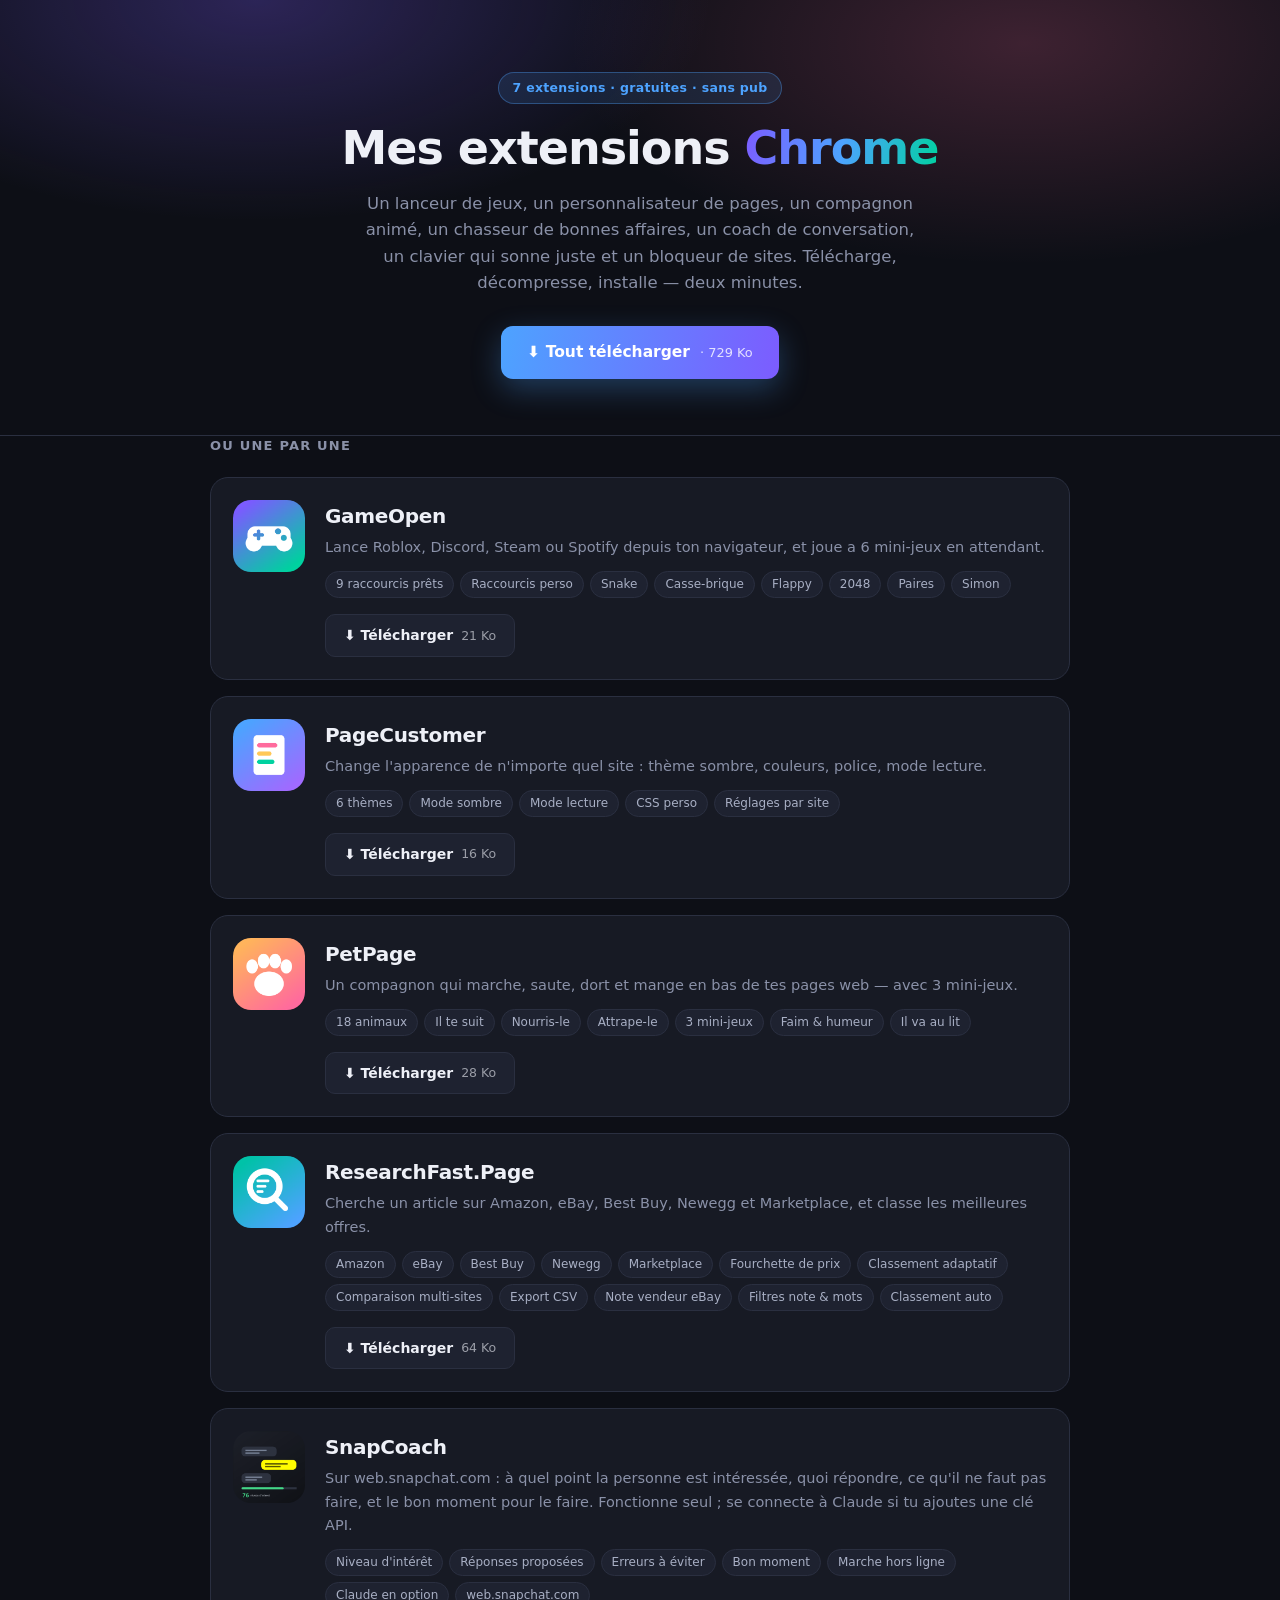
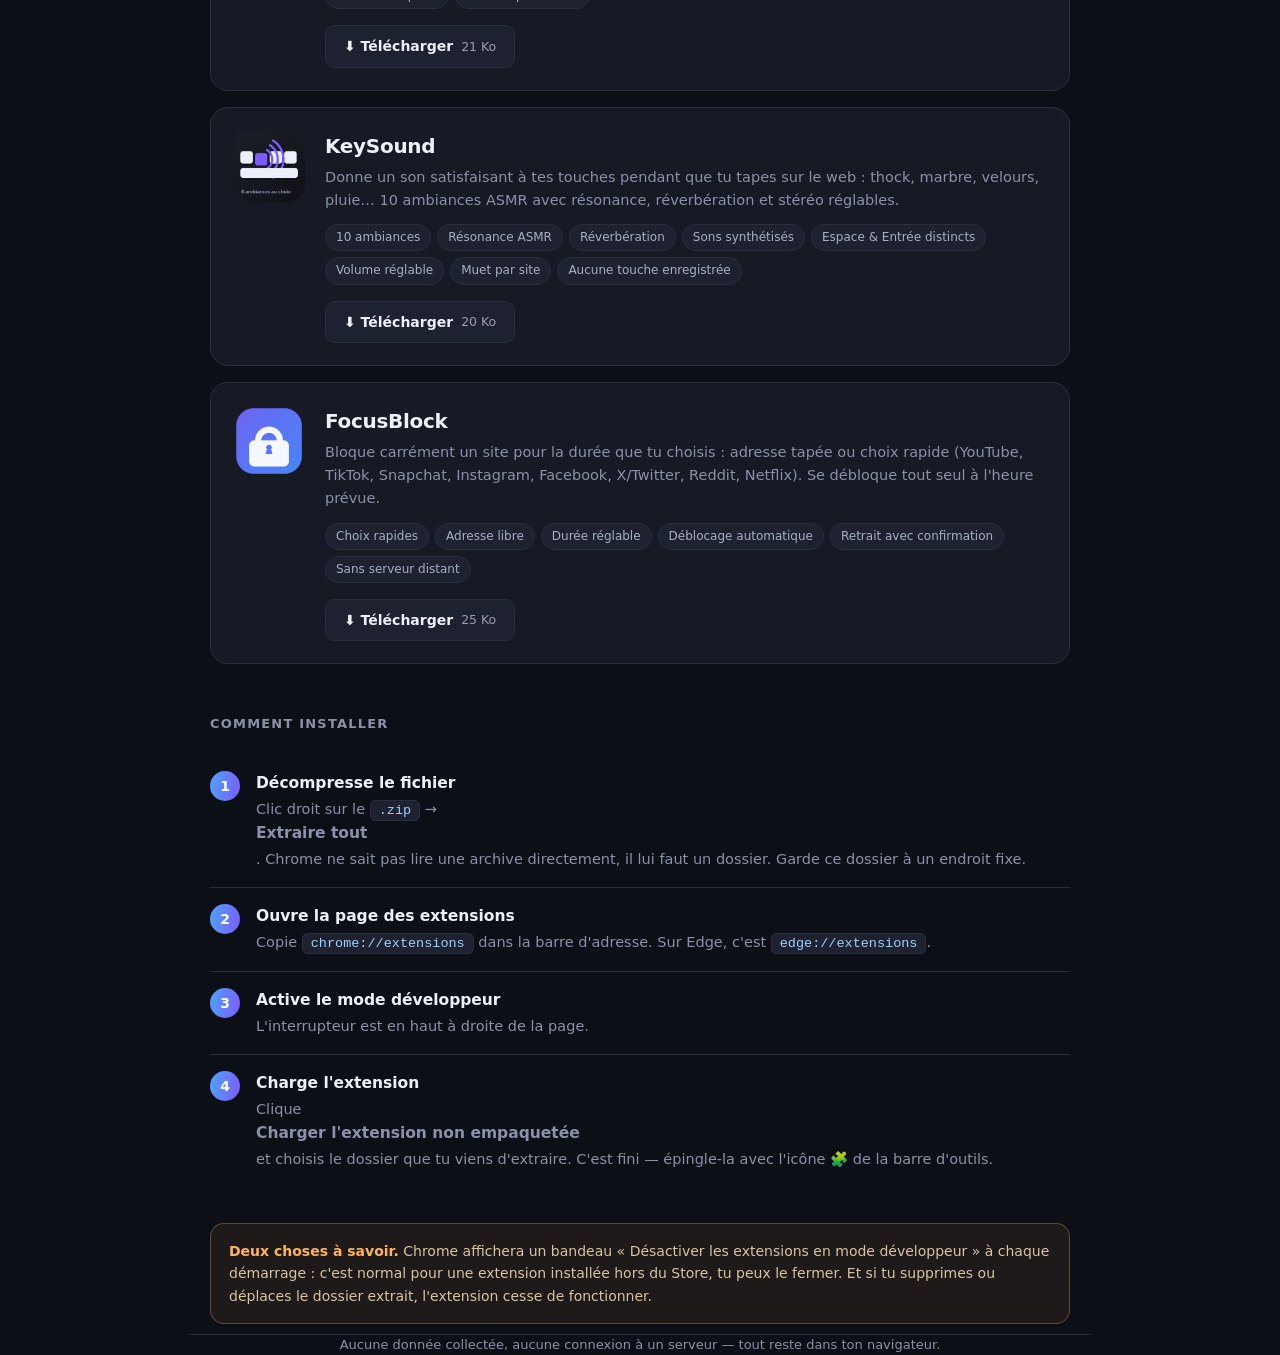
==== commit 088a0ecd: "Nouvelle extension : FocusBlock (v1.0.0) Bloque carrement un site pour une duree choisie :  - Choix " ====
--- a/docs/index.html
+++ b/docs/index.html
@@ -4,7 +4,7 @@
 <meta charset="utf-8">
 <meta name="viewport" content="width=device-width, initial-scale=1">
 <title>Mes extensions Chrome — telechargement</title>
-<meta name="description" content="Six extensions Chrome a telecharger : GameOpen, PageCustomer, PetPage, ResearchFast.Page, SnapCoach et KeySound.">
+<meta name="description" content="Sept extensions Chrome a telecharger : GameOpen, PageCustomer, PetPage, ResearchFast.Page, SnapCoach, KeySound et FocusBlock.">
 <link rel="icon" href="assets/petpage.png">
 <style>
   * { box-sizing: border-box; margin: 0; padding: 0; }
@@ -132,14 +132,14 @@
 
 <header>
   <div class="wrap">
-    <span class="badge">6 extensions · gratuites · sans pub</span>
+    <span class="badge">7 extensions · gratuites · sans pub</span>
     <h1>Mes extensions <em>Chrome</em></h1>
     <p class="lead">
       Un lanceur de jeux, un personnalisateur de pages, un compagnon animé, un chasseur de bonnes affaires,
-      un coach de conversation et un clavier qui sonne juste. Télécharge, décompresse, installe — deux minutes.
+      un coach de conversation, un clavier qui sonne juste et un bloqueur de sites. Télécharge, décompresse, installe — deux minutes.
     </p>
     <a class="cta" href="downloads/MesExtensions-tout.zip" download>
-      ⬇️ Tout télécharger <small>· 703 Ko</small>
+      ⬇️ Tout télécharger <small>· 729 Ko</small>
     </a>
   </div>
 </header>
@@ -267,6 +267,26 @@
     </div>
   </div>
 
+
+  <div class="card">
+    <img src="assets/focusblock.png" alt="FocusBlock">
+    <div class="card-body">
+      <h3>FocusBlock</h3>
+      <p>Bloque carrément un site pour la durée que tu choisis : adresse tapée ou choix
+         rapide (YouTube, TikTok, Snapchat, Instagram, Facebook, X/Twitter, Reddit, Netflix).
+         Se débloque tout seul à l'heure prévue.</p>
+      <div class="tags">
+        <span class="tag">Choix rapides</span>
+        <span class="tag">Adresse libre</span>
+        <span class="tag">Durée réglable</span>
+        <span class="tag">Déblocage automatique</span>
+        <span class="tag">Retrait avec confirmation</span>
+        <span class="tag">Sans serveur distant</span>
+      </div>
+      <a class="dl" href="downloads/FocusBlock.zip" download>⬇️ Télécharger <span>25 Ko</span></a>
+    </div>
+  </div>
+
   <section class="steps">
     <h2>Comment installer</h2>
 
